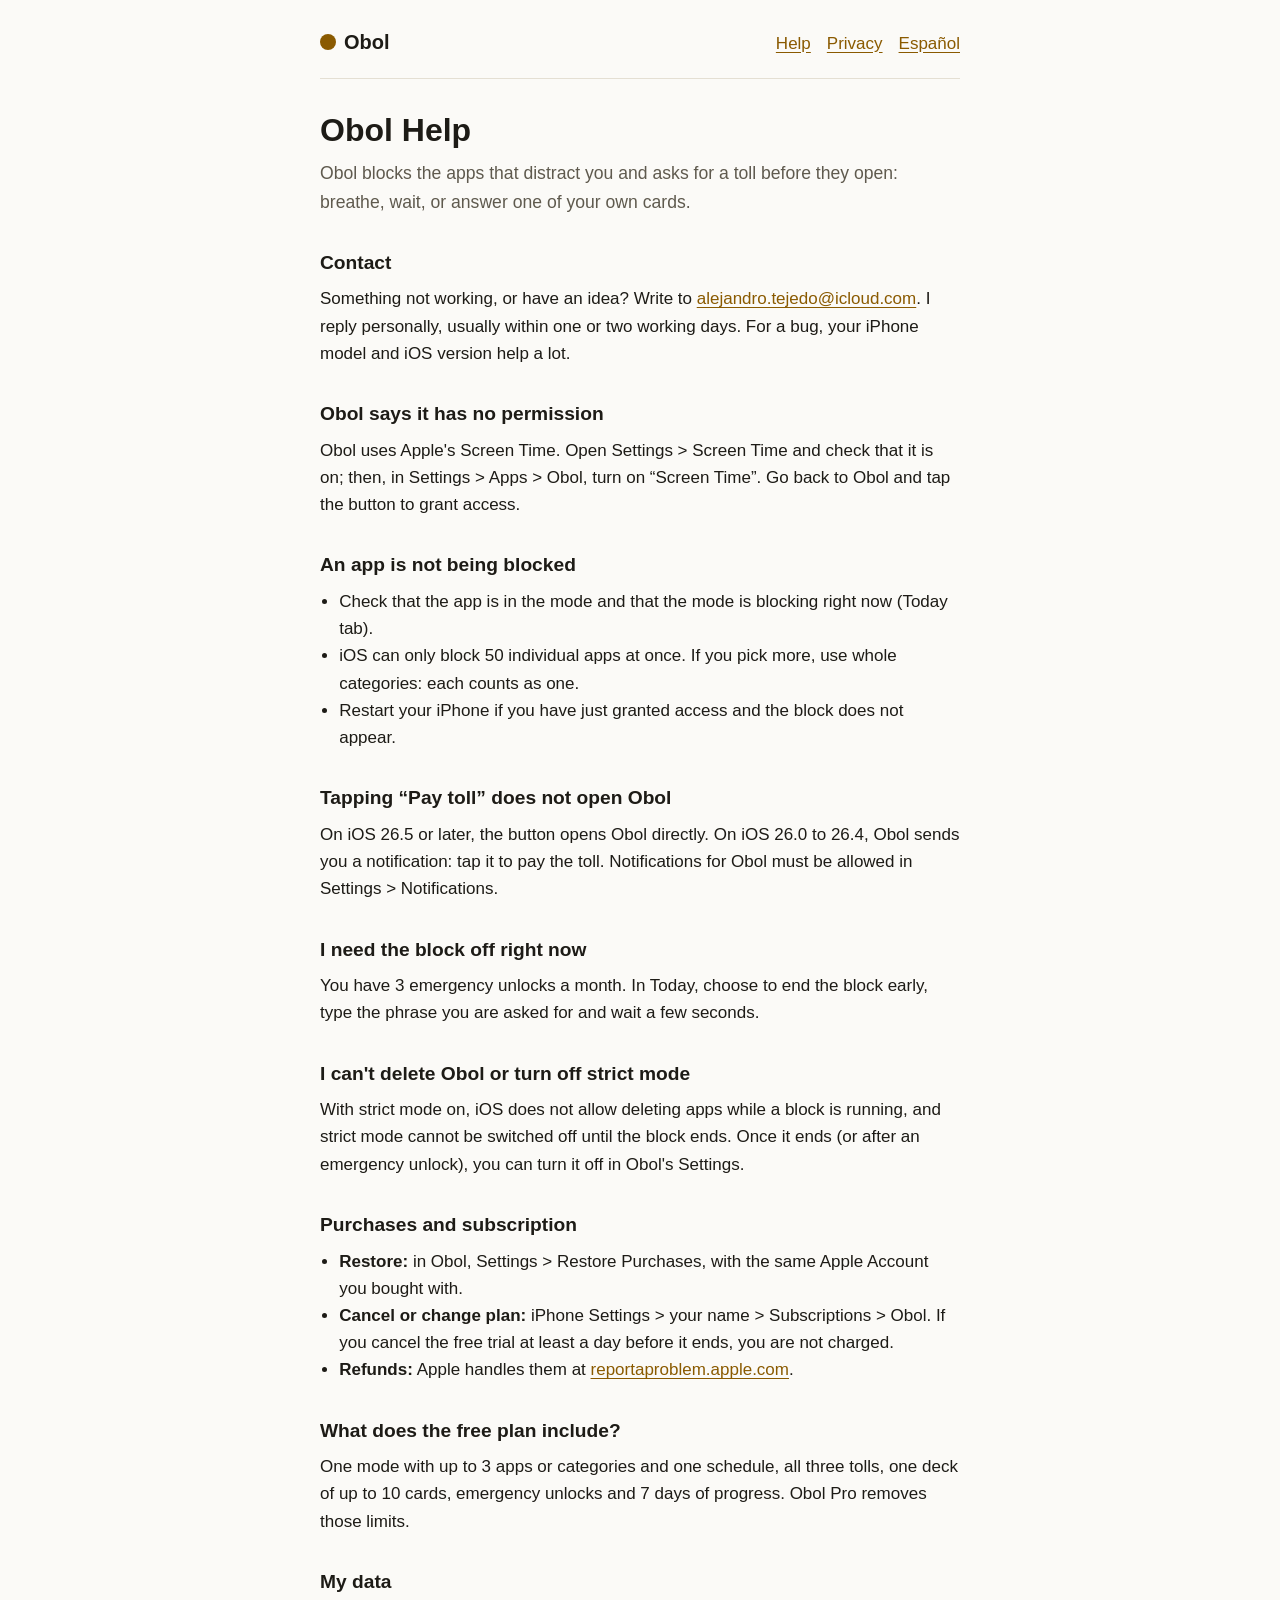
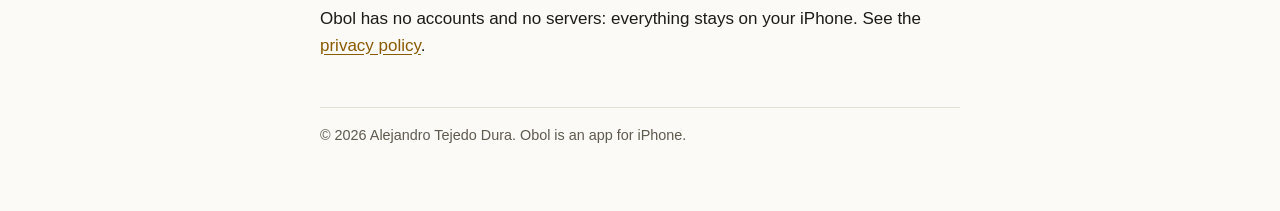
==== en/index.html @ c031496f "Páginas de ayuda y privacidad de Óbolo" ====
<!doctype html>
<html lang="en">
<head>
<meta charset="utf-8">
<meta name="viewport" content="width=device-width, initial-scale=1">
<meta name="color-scheme" content="light dark">
<title>Obol Help</title>
<meta name="description" content="Help and contact for Obol, the app blocker with a toll for iPhone.">
<link rel="stylesheet" href="../style.css">
</head>
<body>
<div class="wrap">
<header class="site">
<a class="brand" href="./">Obol</a>
<nav aria-label="Pages"><a href="./">Help</a><a href="privacy/">Privacy</a><a href="../" lang="es" hreflang="es">Español</a></nav>
</header>
<main>
<h1>Obol Help</h1>
<p class="lead">Obol blocks the apps that distract you and asks for a toll before they open: breathe, wait, or answer one of your own cards.</p>
<h2>Contact</h2>
<p>Something not working, or have an idea? Write to <a href="mailto:alejandro.tejedo@icloud.com">alejandro.tejedo@icloud.com</a>. I reply personally, usually within one or two working days. For a bug, your iPhone model and iOS version help a lot.</p>
<h2>Obol says it has no permission</h2>
<p>Obol uses Apple's Screen Time. Open Settings &gt; Screen Time and check that it is on; then, in Settings &gt; Apps &gt; Obol, turn on “Screen Time”. Go back to Obol and tap the button to grant access.</p>
<h2>An app is not being blocked</h2>
<ul>
<li>Check that the app is in the mode and that the mode is blocking right now (Today tab).</li>
<li>iOS can only block 50 individual apps at once. If you pick more, use whole categories: each counts as one.</li>
<li>Restart your iPhone if you have just granted access and the block does not appear.</li>
</ul>
<h2>Tapping “Pay toll” does not open Obol</h2>
<p>On iOS 26.5 or later, the button opens Obol directly. On iOS 26.0 to 26.4, Obol sends you a notification: tap it to pay the toll. Notifications for Obol must be allowed in Settings &gt; Notifications.</p>
<h2>I need the block off right now</h2>
<p>You have 3 emergency unlocks a month. In Today, choose to end the block early, type the phrase you are asked for and wait a few seconds.</p>
<h2>I can't delete Obol or turn off strict mode</h2>
<p>With strict mode on, iOS does not allow deleting apps while a block is running, and strict mode cannot be switched off until the block ends. Once it ends (or after an emergency unlock), you can turn it off in Obol's Settings.</p>
<h2>Purchases and subscription</h2>
<ul>
<li><strong>Restore:</strong> in Obol, Settings &gt; Restore Purchases, with the same Apple Account you bought with.</li>
<li><strong>Cancel or change plan:</strong> iPhone Settings &gt; your name &gt; Subscriptions &gt; Obol. If you cancel the free trial at least a day before it ends, you are not charged.</li>
<li><strong>Refunds:</strong> Apple handles them at <a href="https://reportaproblem.apple.com">reportaproblem.apple.com</a>.</li>
</ul>
<h2>What does the free plan include?</h2>
<p>One mode with up to 3 apps or categories and one schedule, all three tolls, one deck of up to 10 cards, emergency unlocks and 7 days of progress. Obol Pro removes those limits.</p>
<h2>My data</h2>
<p>Obol has no accounts and no servers: everything stays on your iPhone. See the <a href="privacy/">privacy policy</a>.</p>
</main>
<footer>© 2026 Alejandro Tejedo Dura. Obol is an app for iPhone.</footer>
</div>
</body>
</html>
---- style.css ----
:root {
  --bg-light: #fbfaf7; --bg-dark: #14130f;
  --text-light: #1d1b16; --text-dark: #f1eee6;
  --muted-light: #5f5a4e; --muted-dark: #b3ad9f;
  --accent-light: #8a5a00; --accent-dark: #f2b33d;
  --line-light: #e4dfd3; --line-dark: #34312a;
  --bg: var(--bg-light); --text: var(--text-light); --muted: var(--muted-light);
  --accent: var(--accent-light); --line: var(--line-light);
  color-scheme: light dark;
}
@media (prefers-color-scheme: dark) {
  :root {
    --bg: var(--bg-dark); --text: var(--text-dark); --muted: var(--muted-dark);
    --accent: var(--accent-dark); --line: var(--line-dark);
  }
}
* { box-sizing: border-box; }
html { -webkit-text-size-adjust: 100%; }
body {
  margin: 0; background: var(--bg); color: var(--text);
  font: 17px/1.6 -apple-system, BlinkMacSystemFont, "SF Pro Text", "Segoe UI", Roboto, sans-serif;
}
.wrap { max-width: 42rem; margin: 0 auto; padding: 1.5rem 1rem 4rem; }
header.site { display: flex; flex-wrap: wrap; gap: .5rem 1.25rem; align-items: baseline;
  justify-content: space-between; padding-bottom: 1rem; border-bottom: 1px solid var(--line); }
.brand { font-weight: 700; font-size: 1.25rem; color: var(--text); text-decoration: none; }
.brand::before { content: ""; display: inline-block; width: .8em; height: .8em; margin-right: .4em;
  border-radius: 50%; background: var(--accent); vertical-align: -0.05em; }
nav { display: flex; flex-wrap: wrap; gap: .25rem 1rem; }
a { color: var(--accent); text-underline-offset: .15em; }
nav a { padding: .35rem 0; }
h1 { font-size: 2rem; line-height: 1.2; margin: 2rem 0 .5rem; text-wrap: balance; }
h2 { font-size: 1.2rem; line-height: 1.3; margin: 2.2rem 0 .4rem; }
p, ul { margin: .6rem 0; }
ul { padding-left: 1.2rem; }
.lead { font-size: 1.1rem; color: var(--muted); }
.note { color: var(--muted); font-size: .95rem; }
footer { margin-top: 3rem; padding-top: 1rem; border-top: 1px solid var(--line); color: var(--muted); font-size: .9rem; }
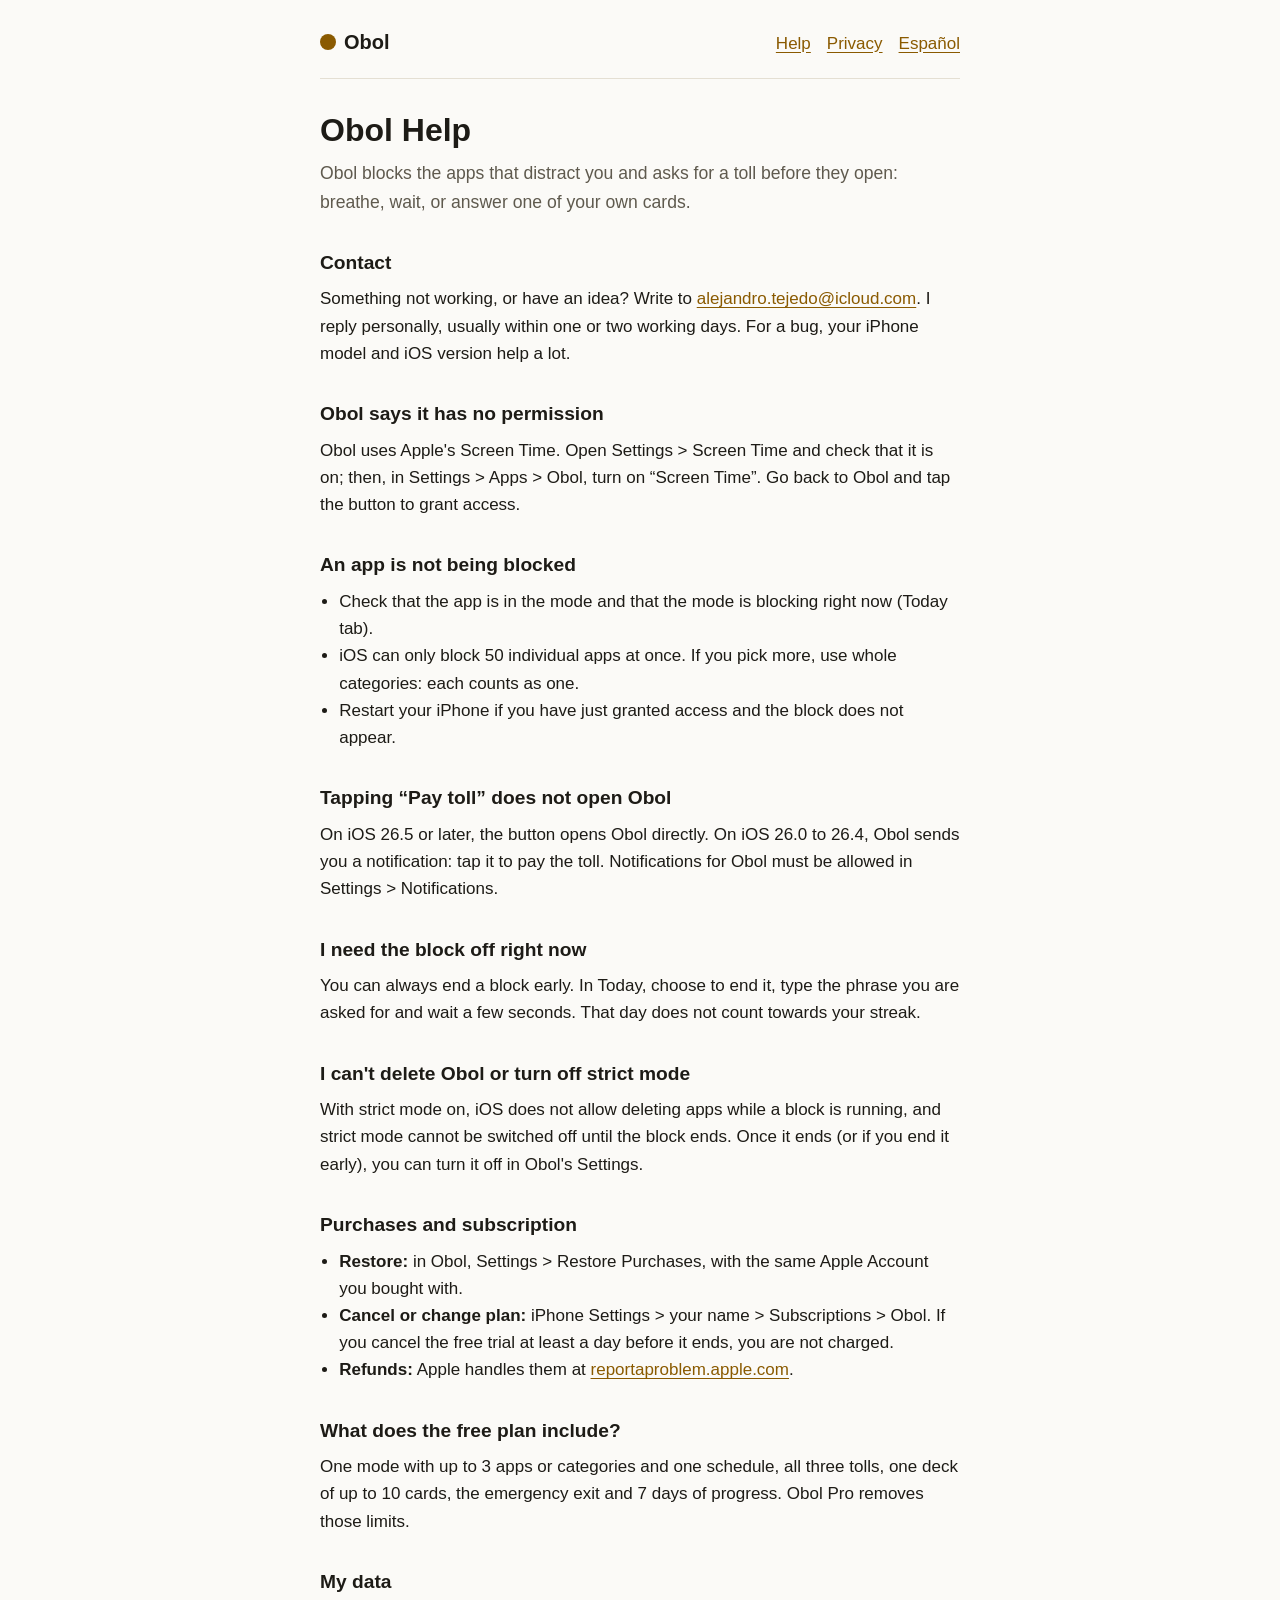
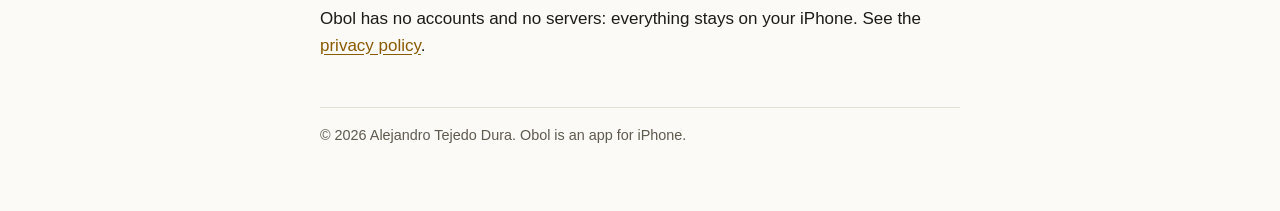
==== commit 7b8b2290: "Ayuda: la salida de emergencia no tiene tope" ====
--- a/en/index.html
+++ b/en/index.html
@@ -30,9 +30,9 @@
 <h2>Tapping “Pay toll” does not open Obol</h2>
 <p>On iOS 26.5 or later, the button opens Obol directly. On iOS 26.0 to 26.4, Obol sends you a notification: tap it to pay the toll. Notifications for Obol must be allowed in Settings &gt; Notifications.</p>
 <h2>I need the block off right now</h2>
-<p>You have 3 emergency unlocks a month. In Today, choose to end the block early, type the phrase you are asked for and wait a few seconds.</p>
+<p>You can always end a block early. In Today, choose to end it, type the phrase you are asked for and wait a few seconds. That day does not count towards your streak.</p>
 <h2>I can't delete Obol or turn off strict mode</h2>
-<p>With strict mode on, iOS does not allow deleting apps while a block is running, and strict mode cannot be switched off until the block ends. Once it ends (or after an emergency unlock), you can turn it off in Obol's Settings.</p>
+<p>With strict mode on, iOS does not allow deleting apps while a block is running, and strict mode cannot be switched off until the block ends. Once it ends (or if you end it early), you can turn it off in Obol's Settings.</p>
 <h2>Purchases and subscription</h2>
 <ul>
 <li><strong>Restore:</strong> in Obol, Settings &gt; Restore Purchases, with the same Apple Account you bought with.</li>
@@ -40,7 +40,7 @@
 <li><strong>Refunds:</strong> Apple handles them at <a href="https://reportaproblem.apple.com">reportaproblem.apple.com</a>.</li>
 </ul>
 <h2>What does the free plan include?</h2>
-<p>One mode with up to 3 apps or categories and one schedule, all three tolls, one deck of up to 10 cards, emergency unlocks and 7 days of progress. Obol Pro removes those limits.</p>
+<p>One mode with up to 3 apps or categories and one schedule, all three tolls, one deck of up to 10 cards, the emergency exit and 7 days of progress. Obol Pro removes those limits.</p>
 <h2>My data</h2>
 <p>Obol has no accounts and no servers: everything stays on your iPhone. See the <a href="privacy/">privacy policy</a>.</p>
 </main>
